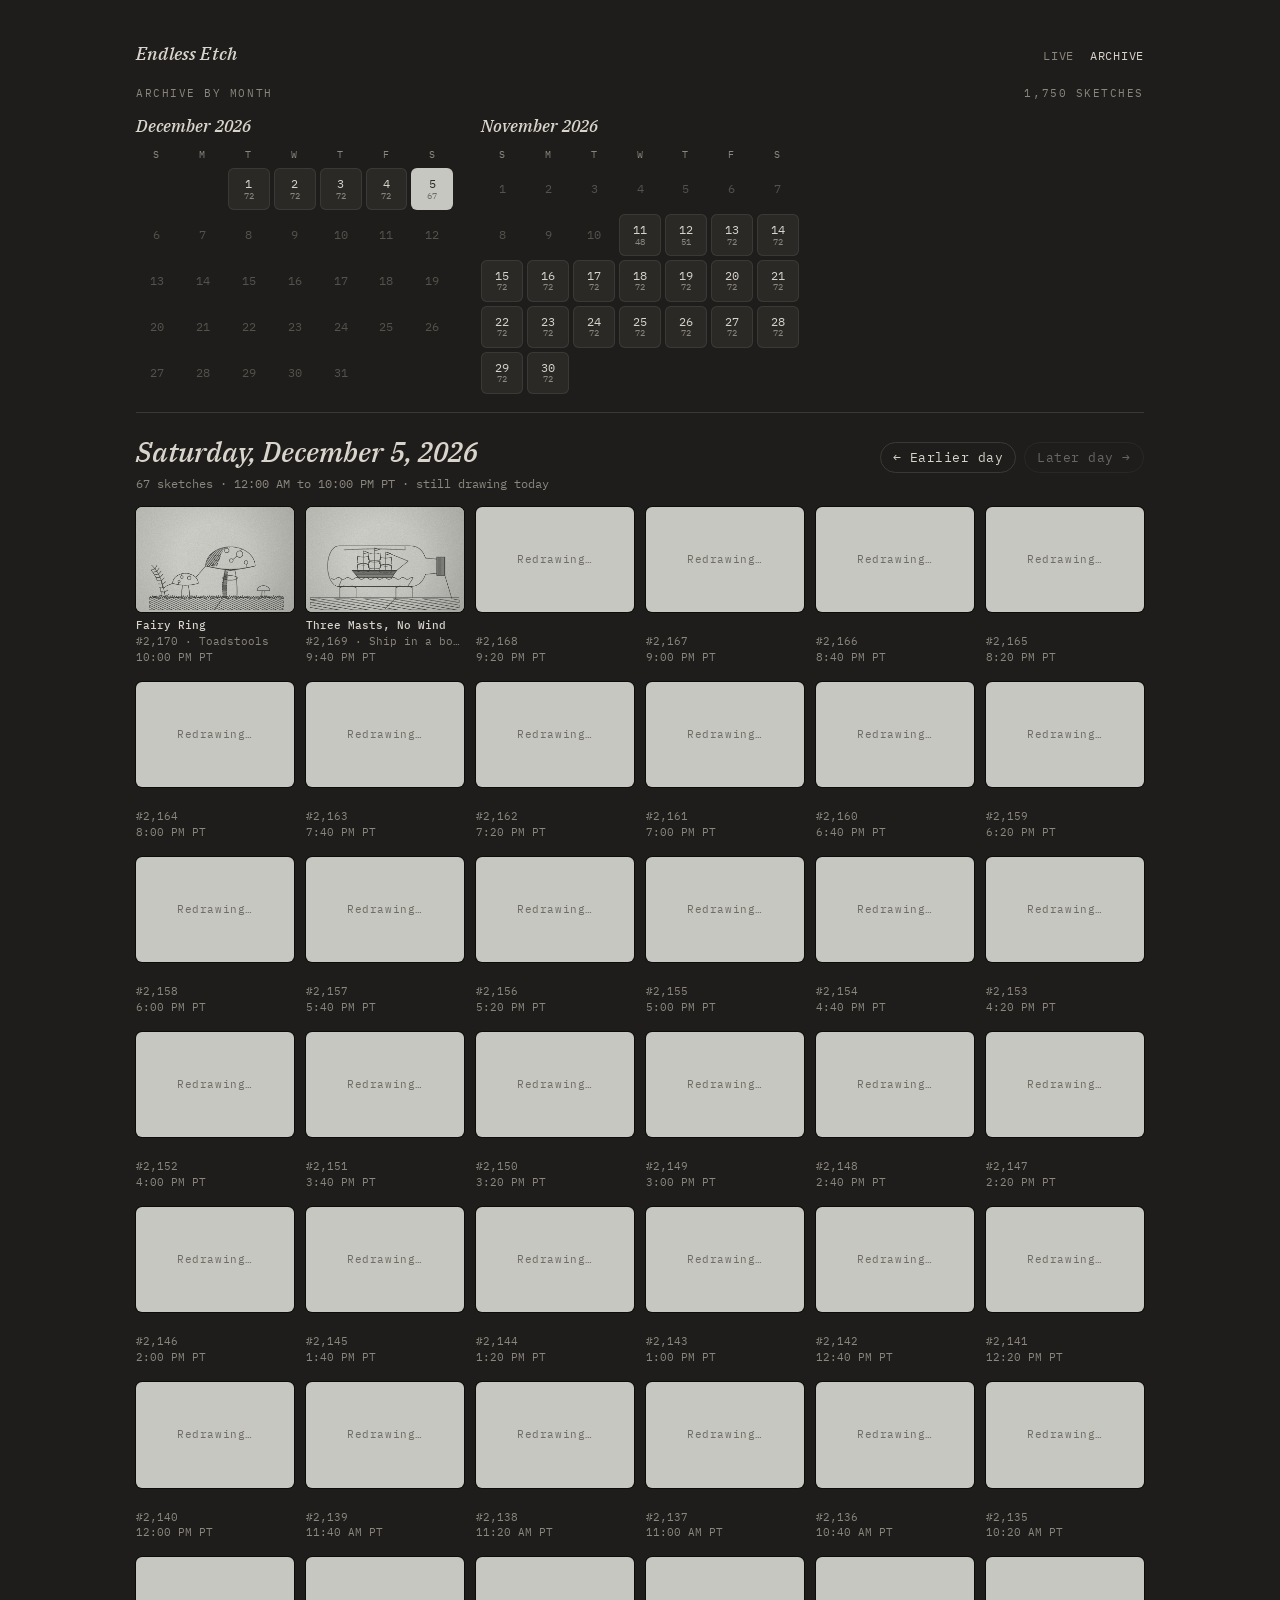
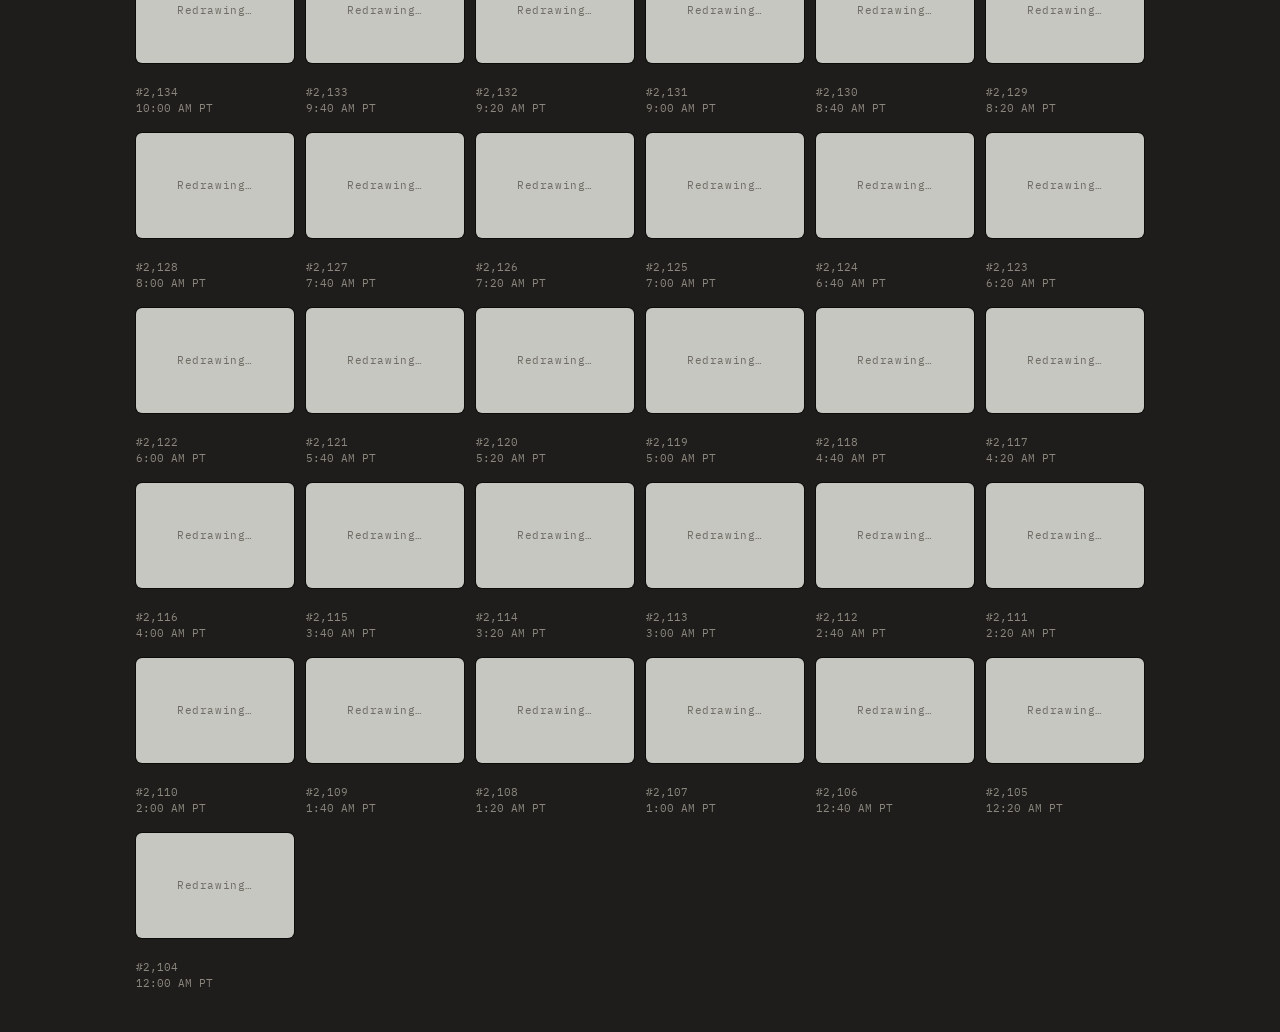
==== archive.html @ b57debf8 "Endless Etch site: live screen, archive, batch 1 Co-Authored-By: Claude Opus 5.5 <noreply@anthropic." ====
<!doctype html>
<html lang="en">
<head>
<meta charset="utf-8">
<meta name="viewport" content="width=device-width,initial-scale=1,viewport-fit=cover">
<title>Endless Etch Archive</title>
<meta name="description" content="Every finished Endless Etch sketch, by month and day.">
<link rel="icon" href="data:image/svg+xml,%3Csvg xmlns='http://www.w3.org/2000/svg' viewBox='0 0 32 32'%3E%3Crect x='2' y='5' width='28' height='22' rx='4' fill='%23c6c7c1'/%3E%3Cpath d='M8 21 L12 12 L16 18 L20 10 L24 21' fill='none' stroke='%233d3e3b' stroke-width='2' stroke-linejoin='round'/%3E%3C/svg%3E">
<link rel="preconnect" href="https://fonts.googleapis.com">
<link rel="preconnect" href="https://fonts.gstatic.com" crossorigin>
<link rel="stylesheet" href="https://fonts.googleapis.com/css2?family=IBM+Plex+Mono:wght@400;500&family=IBM+Plex+Serif:ital,wght@1,500&display=swap">
<link rel="stylesheet" href="site.css">
<style>
:root{padding-top:env(safe-area-inset-top,0px);padding-bottom:env(safe-area-inset-bottom,0px)}
*,*::before,*::after{box-sizing:border-box}
img{max-width:100%}
[hidden]{display:none!important}
</style>
</head>
<body>
<main class="wrap">
  <header class="top">
    <a class="mark" href="./">Endless Etch</a>
    <nav aria-label="Pages"><a href="./">Live</a><a href="archive.html" aria-current="page">Archive</a></nav>
  </header>

  <section aria-labelledby="calhead" style="display:grid;gap:12px">
    <div class="top"><span class="label" id="calhead">Archive by month</span><span class="label" id="total"></span></div>
    <div class="months" id="months"><div class="empty">Loading the archive…</div></div>
  </section>

  <section class="day" id="day" aria-live="polite" hidden>
    <header>
      <div style="display:grid;gap:2px;min-width:0">
        <h1 id="dayname"></h1>
        <span class="meta" id="daymeta"></span>
      </div>
      <div class="pager"><button type="button" id="prev">← Earlier day</button><button type="button" id="next">Later day →</button></div>
    </header>
    <div class="grid" id="grid"></div>
  </section>
</main>

<div class="lightbox" id="lb" hidden>
  <div class="box">
    <img id="lbimg" alt="">
    <div class="row"><span id="lbcap"></span><span>Right-click or press and hold the image to save it</span><button id="lbclose" type="button">Close</button></div>
  </div>
</div>

<script src="etch-core.js"></script>
<script src="etch-engine.js"></script>
<script src="etch-site.js"></script>
<script>
// ---- Archive: finished sketches grouped by Pacific-time day, shown as month calendars ----
var MANIFEST=null,DAYS=[],LAST=-1,current=null;
var dayFmt=new Intl.DateTimeFormat('en-CA',{timeZone:TZ,year:'numeric',month:'2-digit',day:'2-digit'});
function dayOf(k){return dayFmt.format(kDate(k));}
function longDay(key){var p=key.split('-');return new Date(Date.UTC(+p[0],+p[1]-1,+p[2])).toLocaleDateString('en-US',{timeZone:'UTC',weekday:'long',month:'long',day:'numeric',year:'numeric'});}

// Group the archive's sketch numbers [a0, last] into Pacific-time days: [{key:'YYYY-MM-DD', ks:[k...]}], oldest first.
// Ranges listed in batches.json "skip" (repeats from the 5-minute era) are left out.
function hidden(k){var sk=MANIFEST.skip||[];for(var i=0;i<sk.length;i++)if(k>=sk[i][0]&&k<=sk[i][1])return true;return false;}
function buildDays(a0,last){var out=[],cur=null;
  for(var k=a0;k<=last;k++){if(hidden(k))continue;var d=dayOf(k);if(!cur||cur.key!==d){cur={key:d,ks:[]};out.push(cur);}cur.ks.push(k);}
  return out;}

function renderMonths(){var box=$('months');box.innerHTML='';
  if(!DAYS.length){box.innerHTML='<div class="empty">The first sketch appears here five minutes after it starts on the live screen.</div>';return;}
  var byMonth={},order=[];DAYS.forEach(function(d){var m=d.key.slice(0,7);if(!byMonth[m]){byMonth[m]={};order.push(m);}byMonth[m][+d.key.slice(8)]=d;});
  order.reverse().forEach(function(m){var y=+m.slice(0,4),mo=+m.slice(5,7),first=new Date(Date.UTC(y,mo-1,1)).getUTCDay(),n=new Date(Date.UTC(y,mo,0)).getUTCDate();
    var sec=document.createElement('div');sec.className='month';
    var name=new Date(Date.UTC(y,mo-1,1)).toLocaleDateString('en-US',{timeZone:'UTC',month:'long',year:'numeric'});
    var h='<h2>'+name+'</h2><div class="cal" role="grid" aria-label="'+name+'">';['S','M','T','W','T','F','S'].forEach(function(w){h+='<span class="wd" aria-hidden="true">'+w+'</span>';});
    for(var b=0;b<first;b++)h+='<span></span>';
    for(var dd=1;dd<=n;dd++){var d=byMonth[m][dd];
      if(d){var c=d.ks.length;h+='<a class="d" href="#'+d.key+'"'+(current===d.key?' aria-current="date"':'')+' aria-label="'+longDay(d.key)+', '+c+' sketches">'+dd+'<small>'+c+'</small></a>';}
      else h+='<span class="d">'+dd+'</span>';}
    sec.innerHTML=h+'</div>';box.appendChild(sec);});
  var total=DAYS.reduce(function(n,d){return n+d.ks.length;},0);$('total').textContent=total.toLocaleString('en-US')+(total===1?' sketch':' sketches');}

var io='IntersectionObserver' in window?new IntersectionObserver(function(es){es.forEach(function(en){if(en.isIntersecting){io.unobserve(en.target);fill(en.target);}});},{rootMargin:'400px'}):null;
function fill(el){var k=+el.dataset.k;Redraw.request(k,function(r){if(!r)return;var b=el.querySelector('button');paintSketch(el.querySelector('canvas'),r,330,220,false);b.classList.remove('wait');
  b.setAttribute('aria-label','Open sketch '+tag(k)+', '+r.title);el.querySelector('b').textContent=r.title;el.querySelector('.sub').textContent=tag(k)+' · '+r.name;});}
function makeTile(k){var f=document.createElement('figure');f.className='tile';f.dataset.k=k;
  f.innerHTML='<button type="button" class="wait" aria-label="Open sketch '+tag(k)+'"><canvas width="330" height="220"></canvas></button><figcaption><b>&nbsp;</b><span class="sub">'+tag(k)+'</span><span>'+fmtTime(k)+' PT</span></figcaption>';
  f.querySelector('button').onclick=function(){openLightbox(k);};
  if(Redraw.get(k)||!io)fill(f);else io.observe(f);return f;}

function dayIndex(key){for(var i=0;i<DAYS.length;i++)if(DAYS[i].key===key)return i;return -1;}
function showDay(key){var i=dayIndex(key);if(i<0)i=DAYS.length-1;if(i<0){$('day').hidden=true;return;}
  var d=DAYS[i],same=current===d.key,grid=$('grid');current=d.key;$('day').hidden=false;
  $('dayname').textContent=longDay(d.key);var c=d.ks.length,first=d.ks[0],lastk=d.ks[c-1];
  $('daymeta').textContent=c+(c===1?' sketch':' sketches')+' · '+fmtTime(first)+' to '+fmtTime(lastk)+' PT'+(i===DAYS.length-1&&dayOf(nowK())===d.key?' · still drawing today':'');
  $('prev').disabled=i===0;$('next').disabled=i===DAYS.length-1;
  if(same&&grid.firstChild){var top=+grid.firstChild.dataset.k;d.ks.forEach(function(k){if(k>top)grid.insertBefore(makeTile(k),grid.firstChild);});}
  else{grid.innerHTML='';for(var i2=c-1;i2>=0;i2--)grid.appendChild(makeTile(d.ks[i2]));}
  document.querySelectorAll('.cal a.d').forEach(function(a){if(a.getAttribute('href')==='#'+d.key)a.setAttribute('aria-current','date');else a.removeAttribute('aria-current');});}

function refresh(){var last=nowK()-1;if(last===LAST)return;LAST=last;DAYS=buildDays(MANIFEST.archiveStart,LAST);
  var want=(location.hash||'').slice(1);if(!want||dayIndex(want)<0)want=DAYS.length?DAYS[DAYS.length-1].key:null;
  showDay(current&&dayIndex(current)>=0?current:want);renderMonths();}
$('prev').onclick=function(){var i=dayIndex(current);if(i>0)location.hash=DAYS[i-1].key;};
$('next').onclick=function(){var i=dayIndex(current);if(i<DAYS.length-1)location.hash=DAYS[i+1].key;};
window.addEventListener('hashchange',function(){var k=location.hash.slice(1);if(dayIndex(k)>=0){showDay(k);window.scrollTo({top:$('day').offsetTop-12,behavior:'smooth'});}});
wireLightbox();
loadManifest().then(function(m){MANIFEST=m;Redraw.setManifest(m);var h=location.hash.slice(1);if(/^\d{4}-\d{2}-\d{2}$/.test(h))current=h;refresh();setInterval(refresh,20000);},
  function(){$('months').innerHTML='<div class="empty">Could not load the archive. Reload the page to try again.</div>';});
</script>
</body>
</html>
---- site.css ----
/* Endless Etch — shared styles for the live page and the archive.
   Layout: a dark ground; the live page is one recessed powder-grey screen; the archive is month calendars over a day's grid. */
:root{
  --ground:#1e1d1b;
  --ground-2:#2a2926;
  --text:#d8d4cb;
  --muted:#8b877e;
  --hair:#3b3935;
  --powder:#c6c7c1;
  --card:#f3f1ea;
  --mono:'IBM Plex Mono', ui-monospace, SFMono-Regular, Menlo, Consolas, monospace;
  --serif:'IBM Plex Serif', Georgia, 'Times New Roman', serif;
  color-scheme:dark;
}
html,body{min-height:100%}
body{background:var(--ground);color:var(--text);font-family:var(--mono);font-size:13px;line-height:1.5;margin:0}
a{color:var(--text);text-underline-offset:3px;text-decoration-color:var(--muted)}
a:hover{text-decoration-color:var(--text)}
a:focus-visible,button:focus-visible{outline:2px solid var(--text);outline-offset:2px}
.wrap{max-width:1040px;margin:0 auto;display:grid;gap:18px;
  padding-block:clamp(16px,4vw,40px);
  padding-left:max(16px,env(safe-area-inset-left,0px));
  padding-right:max(16px,env(safe-area-inset-right,0px))}

.top{display:flex;justify-content:space-between;align-items:baseline;gap:12px;flex-wrap:wrap}
.mark{font-family:var(--serif);font-style:italic;font-weight:500;font-size:18px;letter-spacing:.01em;text-decoration:none}
.top nav{display:flex;gap:16px;font-size:12px;letter-spacing:.06em;text-transform:uppercase}
.top nav a{text-decoration:none;color:var(--muted)}
.top nav a:hover,.top nav a[aria-current="page"]{color:var(--text)}

/* live screen */
.screen{position:relative;width:100%;max-width:100%;aspect-ratio:3/2;border-radius:14px;overflow:hidden;background:var(--powder);
  box-shadow:0 0 0 1px rgba(0,0,0,.65),0 22px 50px -18px rgba(0,0,0,.8)}
.screen canvas{position:absolute;inset:0;width:100%;height:100%;display:block}
.screen::after{content:"";position:absolute;inset:0;pointer-events:none;border-radius:inherit;
  background:linear-gradient(116deg,rgba(255,255,255,.20) 0%,rgba(255,255,255,.06) 26%,rgba(255,255,255,0) 44%);
  box-shadow:inset 0 3px 10px rgba(0,0,0,.35),inset 0 0 0 1px rgba(0,0,0,.28)}
.placard{position:absolute;right:3%;bottom:4%;max-width:min(62%,320px);background:var(--card);color:#2b2a27;border-radius:3px;padding:7px 11px 8px;
  box-shadow:0 1px 0 rgba(0,0,0,.25),0 6px 16px -6px rgba(0,0,0,.45);display:grid;gap:2px;opacity:0;transform:translateY(6px);transition:opacity .6s ease,transform .6s ease;pointer-events:none}
.placard.on{opacity:1;transform:none}
.placard .t{font-family:var(--serif);font-style:italic;font-weight:500;font-size:clamp(12px,2.2vw,17px);line-height:1.25}
.placard .m{font-size:clamp(9px,1.4vw,11px);letter-spacing:.06em;color:#6f6c64}
.flash{position:absolute;inset:0;background:#fff;opacity:0;pointer-events:none}
.flash.on{animation:flash .55s ease-out}
@keyframes flash{0%{opacity:.75}100%{opacity:0}}
.screen.shake{animation:shake .13s linear 11}
@keyframes shake{0%{transform:translate(0,0) rotate(0)}25%{transform:translate(-7px,3px) rotate(-.7deg)}50%{transform:translate(6px,-4px) rotate(.6deg)}75%{transform:translate(-4px,-2px) rotate(-.3deg)}100%{transform:translate(0,0) rotate(0)}}
@media (prefers-reduced-motion:reduce){.screen.shake,.flash.on{animation:none}.placard{transition:none}}
.status{display:flex;flex-wrap:wrap;align-items:center;justify-content:space-between;gap:10px 16px;font-variant-numeric:tabular-nums;color:var(--muted)}
.status strong{color:var(--text);font-weight:500}
.status .left{display:flex;gap:14px;flex-wrap:wrap;min-width:0}

button{font:inherit;color:var(--text);background:transparent;border:1px solid var(--hair);border-radius:999px;padding:5px 12px;cursor:pointer;letter-spacing:.04em}
button:hover{border-color:var(--muted)}
button:disabled{opacity:.4;cursor:default}
.label{font-size:11px;letter-spacing:.14em;text-transform:uppercase;color:var(--muted)}

/* archive: months */
.months{display:grid;grid-template-columns:repeat(auto-fill,minmax(260px,1fr));gap:20px 28px}
.month h2{font-family:var(--serif);font-style:italic;font-weight:500;font-size:17px;margin:0 0 8px}
.cal{display:grid;grid-template-columns:repeat(7,1fr);gap:4px;font-variant-numeric:tabular-nums}
.cal .wd{font-size:10px;letter-spacing:.1em;color:var(--muted);text-align:center;padding-bottom:2px}
.cal .d{aspect-ratio:1;border-radius:6px;display:grid;place-content:center;text-align:center;font-size:12px;color:#55524c;line-height:1.15}
.cal a.d{background:var(--ground-2);color:var(--text);text-decoration:none;box-shadow:inset 0 0 0 1px var(--hair)}
.cal a.d small{display:block;font-size:9px;color:var(--muted)}
.cal a.d:hover{box-shadow:inset 0 0 0 1px var(--muted)}
.cal a.d[aria-current="date"]{background:var(--powder);color:#2b2a27;box-shadow:none}
.cal a.d[aria-current="date"] small{color:#6f6c64}

/* archive: one day */
.day{display:grid;gap:14px;border-top:1px solid var(--hair);padding-top:18px}
.day header{display:flex;justify-content:space-between;align-items:baseline;gap:10px 16px;flex-wrap:wrap}
.day h1{font-family:var(--serif);font-style:italic;font-weight:500;font-size:clamp(20px,3.4vw,28px);margin:0;text-wrap:balance}
.day .meta{color:var(--muted);font-size:12px;font-variant-numeric:tabular-nums}
.day .pager{display:flex;gap:8px}
.grid{display:grid;grid-template-columns:repeat(auto-fill,minmax(150px,1fr));gap:16px 12px}
.tile{display:grid;gap:6px;min-width:0;margin:0}
.tile button{padding:0;border:0;border-radius:6px;overflow:hidden;display:block;line-height:0;background:var(--powder);box-shadow:0 0 0 1px rgba(0,0,0,.6);width:100%;aspect-ratio:3/2;position:relative}
.tile canvas{width:100%;height:100%;display:block}
.tile button.wait::after{content:"Redrawing…";position:absolute;inset:0;display:grid;place-items:center;font-size:11px;line-height:1;color:#6f6c64}
.tile figcaption{font-size:11px;color:var(--muted);line-height:1.45;min-width:0}
.tile figcaption b{display:block;color:var(--text);font-weight:500;white-space:nowrap;overflow:hidden;text-overflow:ellipsis}
.tile figcaption span{display:block;white-space:nowrap;overflow:hidden;text-overflow:ellipsis}
.empty{color:var(--muted);font-size:12px;padding:8px 0}

.lightbox{position:fixed;inset:0;z-index:20;background:rgba(10,10,9,.88);display:grid;place-items:center;
  padding:calc(20px + env(safe-area-inset-top,0px)) max(16px,env(safe-area-inset-right,0px)) calc(20px + env(safe-area-inset-bottom,0px)) max(16px,env(safe-area-inset-left,0px))}
.lightbox .box{display:grid;gap:12px;width:min(920px,100%)}
.lightbox img{width:100%;border-radius:10px;box-shadow:0 0 0 1px rgba(0,0,0,.7);background:var(--powder);aspect-ratio:3/2}
.lightbox .row{display:flex;justify-content:space-between;align-items:center;gap:12px;flex-wrap:wrap;color:var(--muted)}
.lightbox .row b{color:var(--text);font-weight:500}
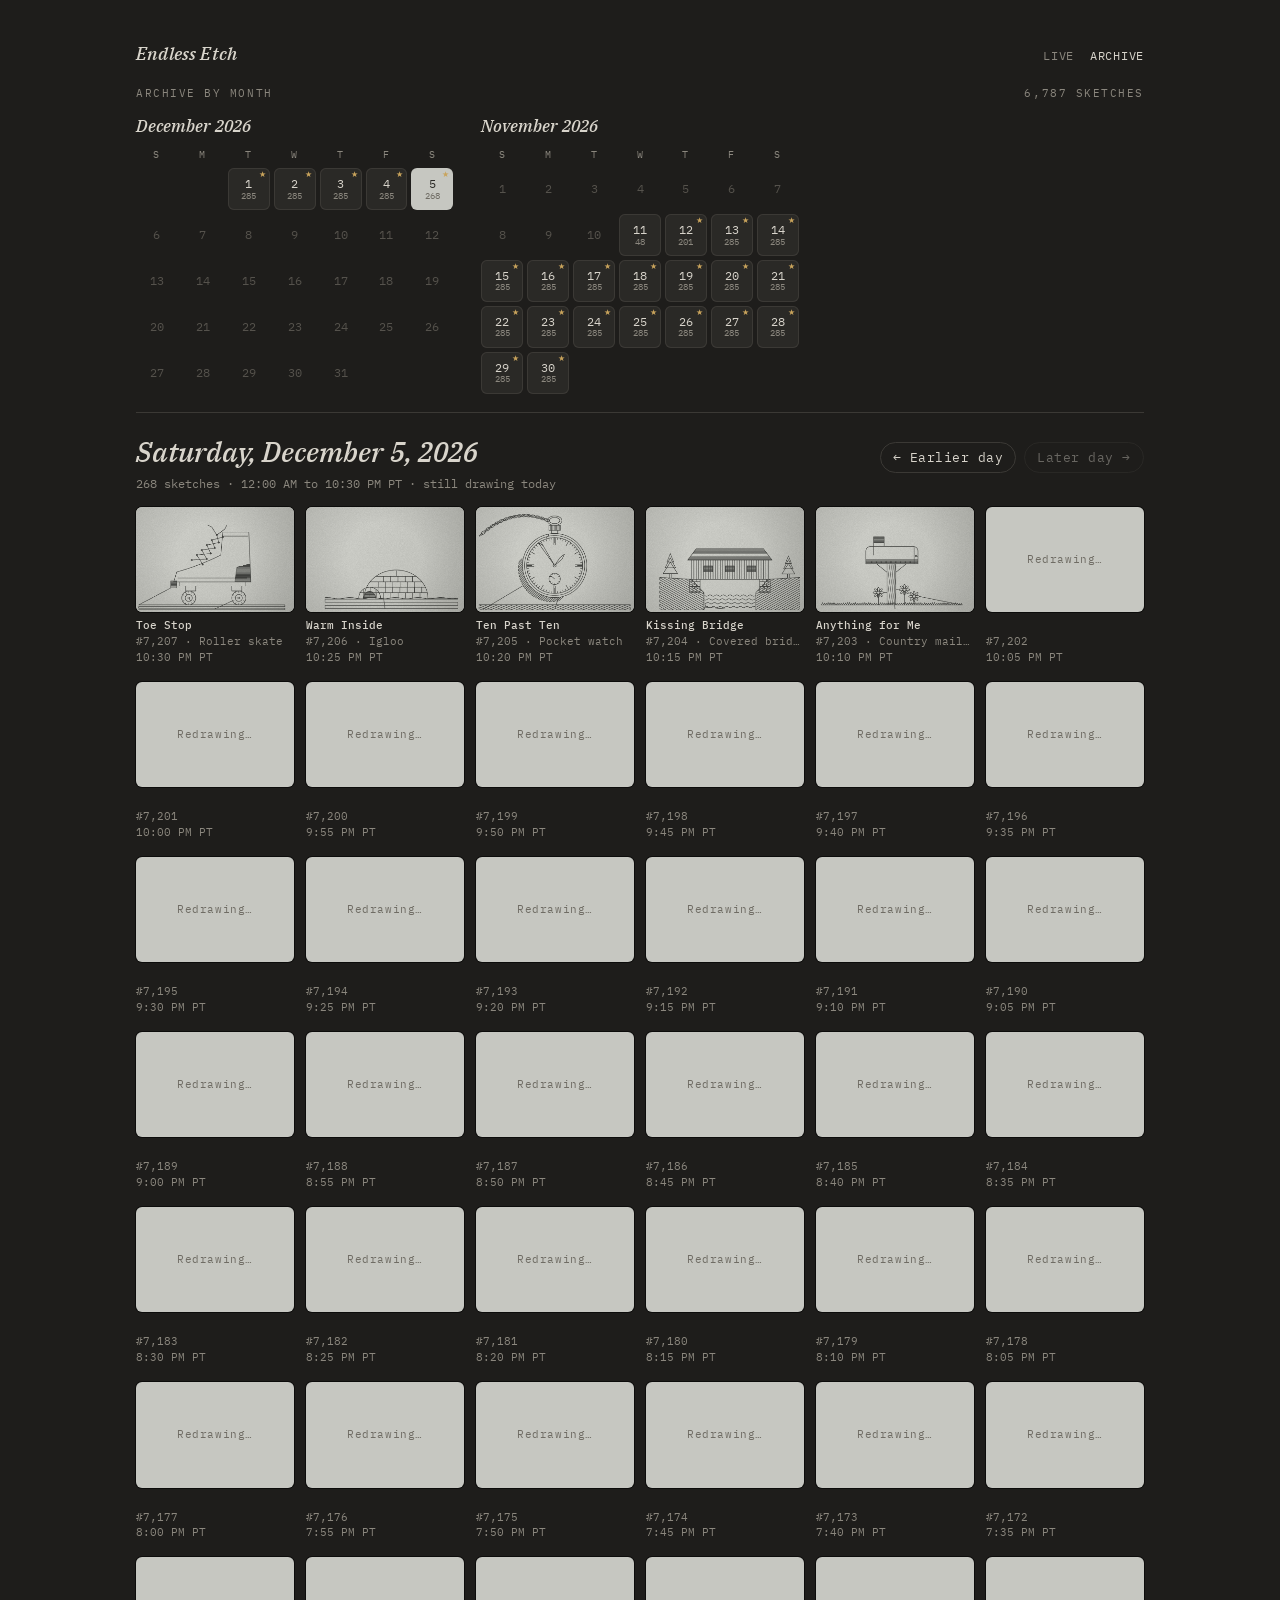
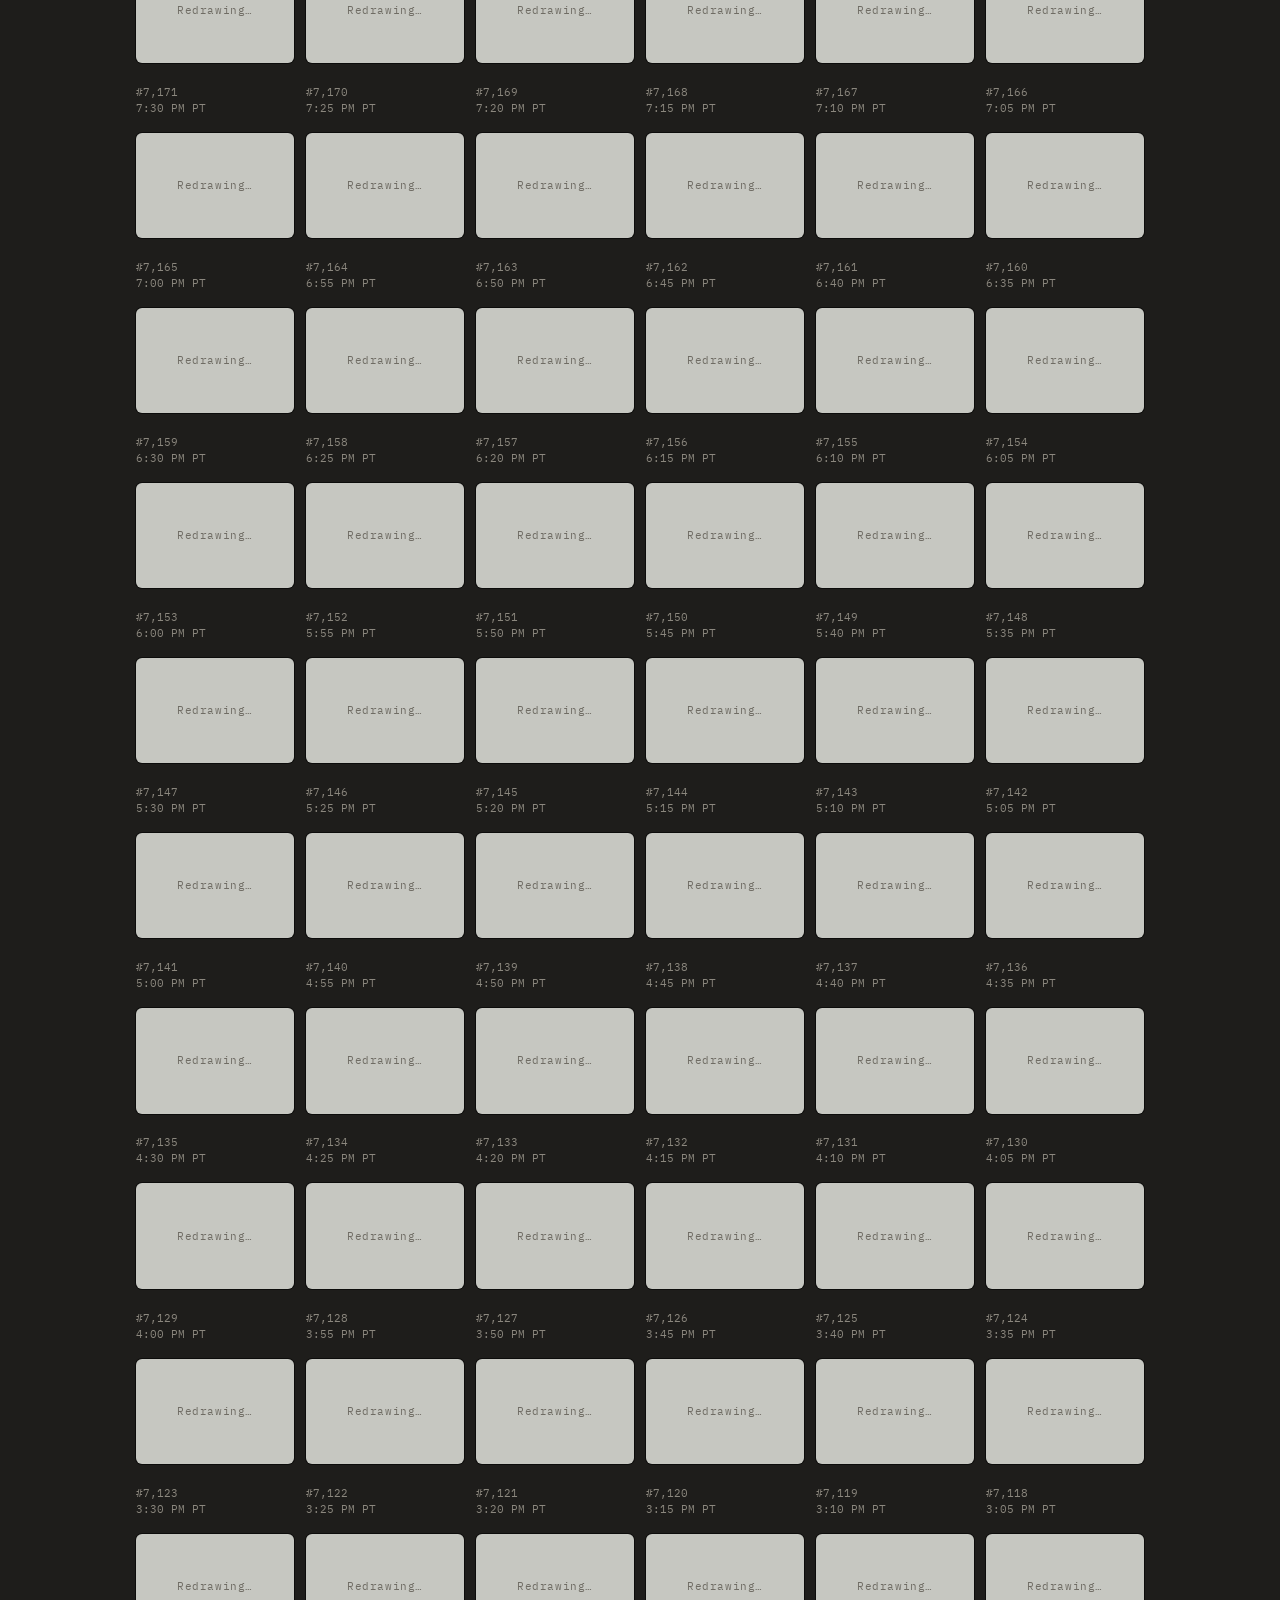
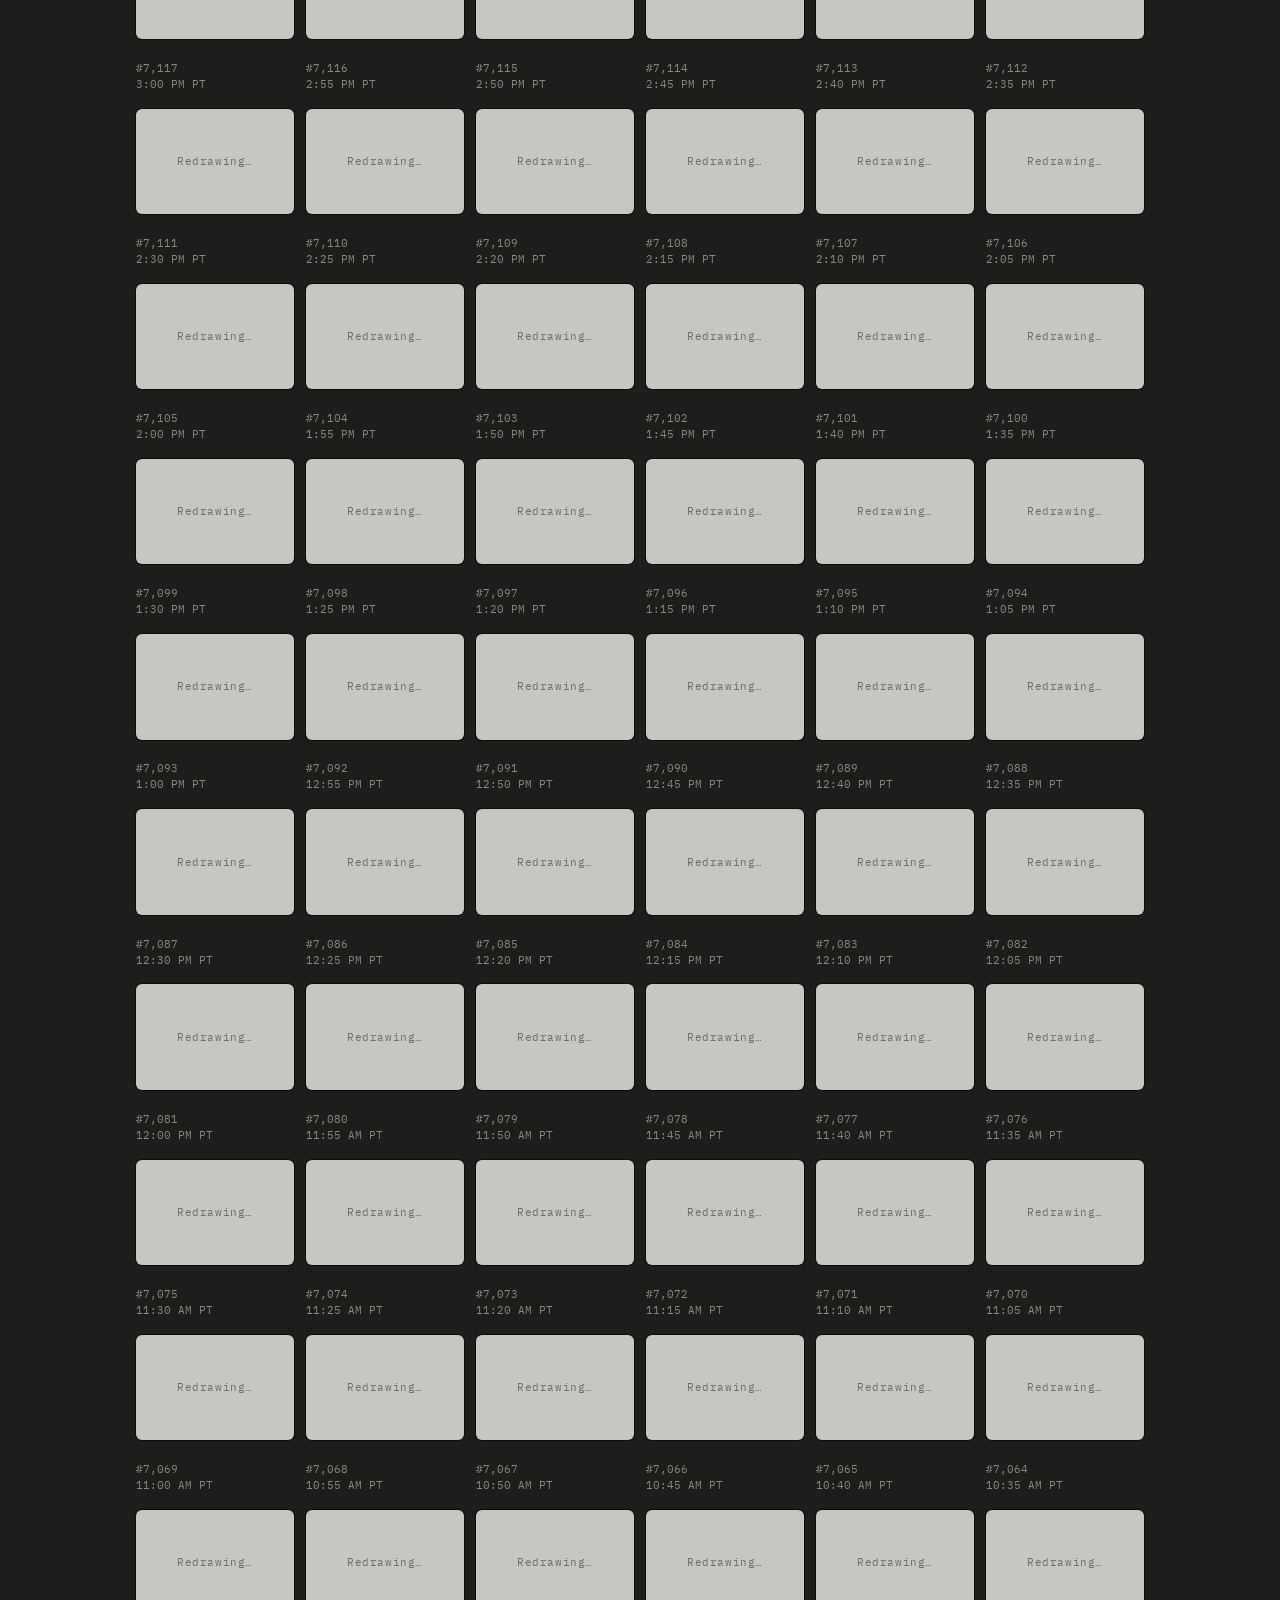
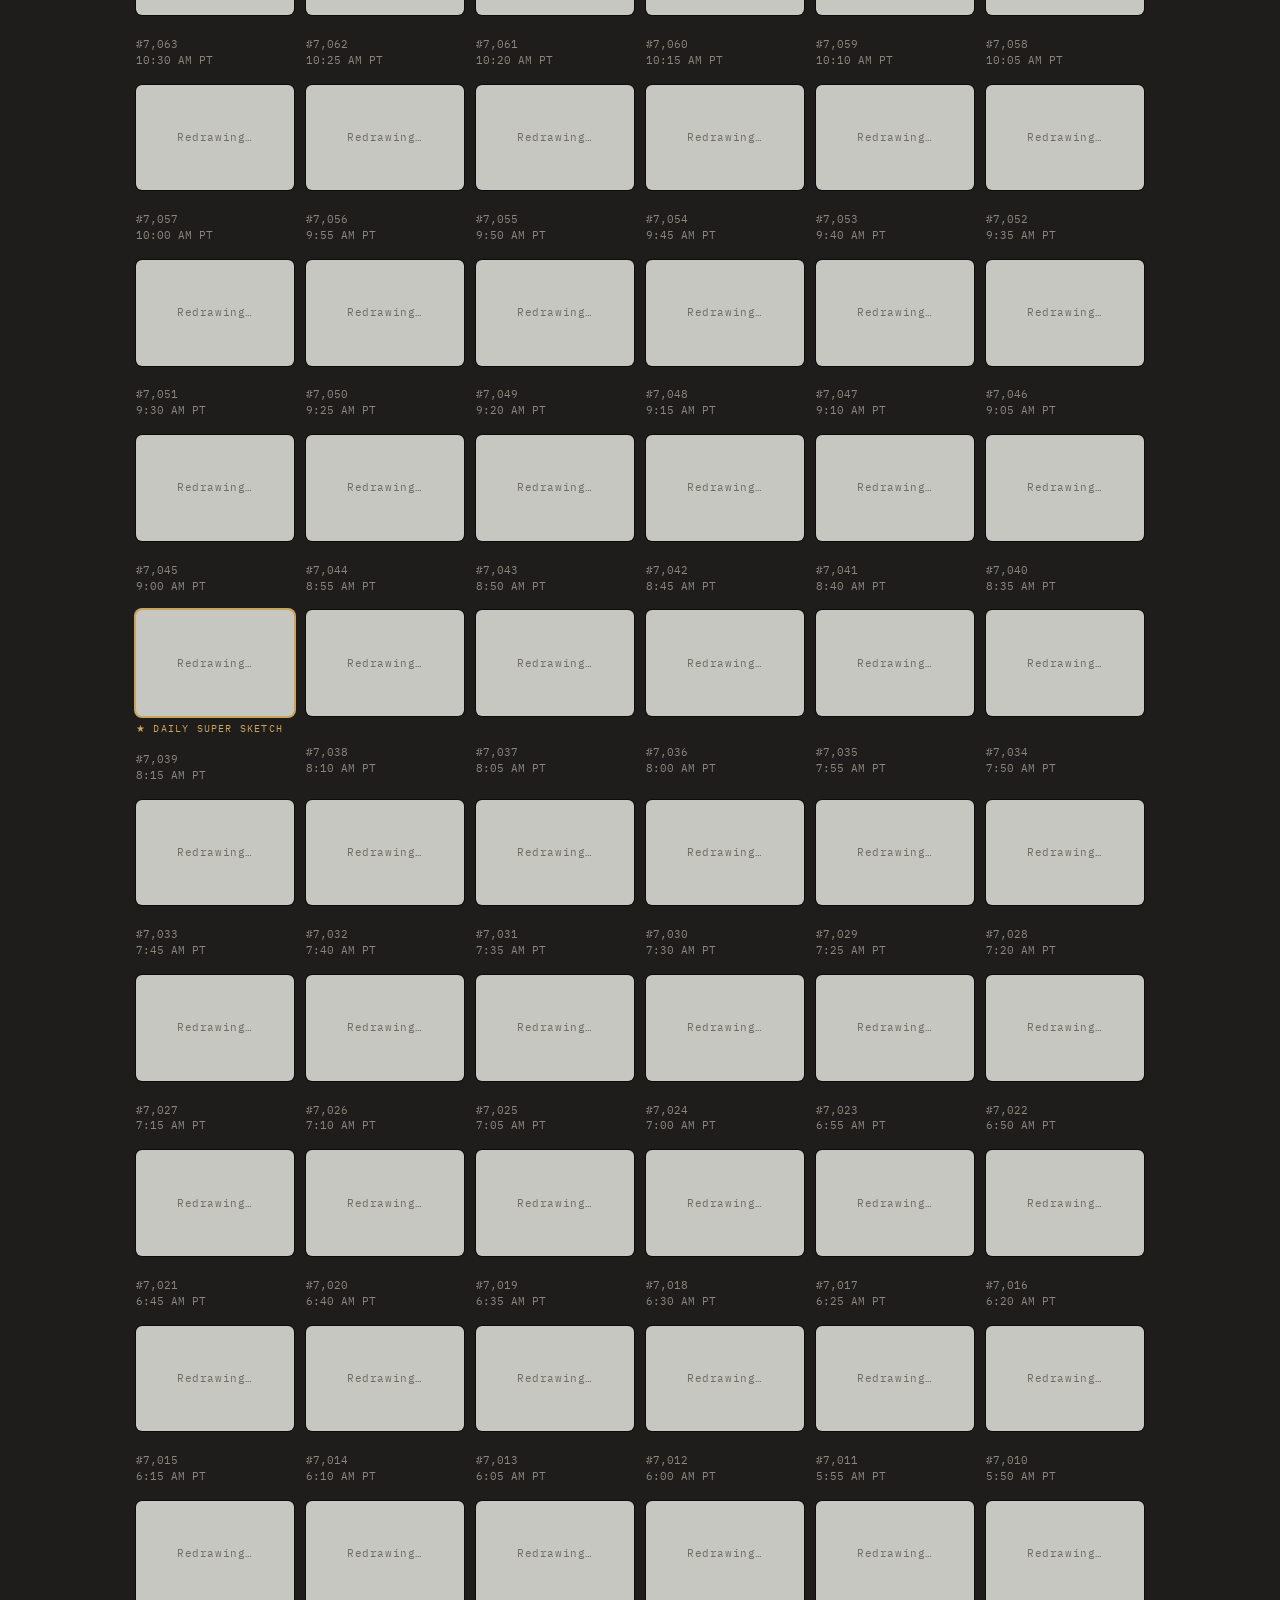
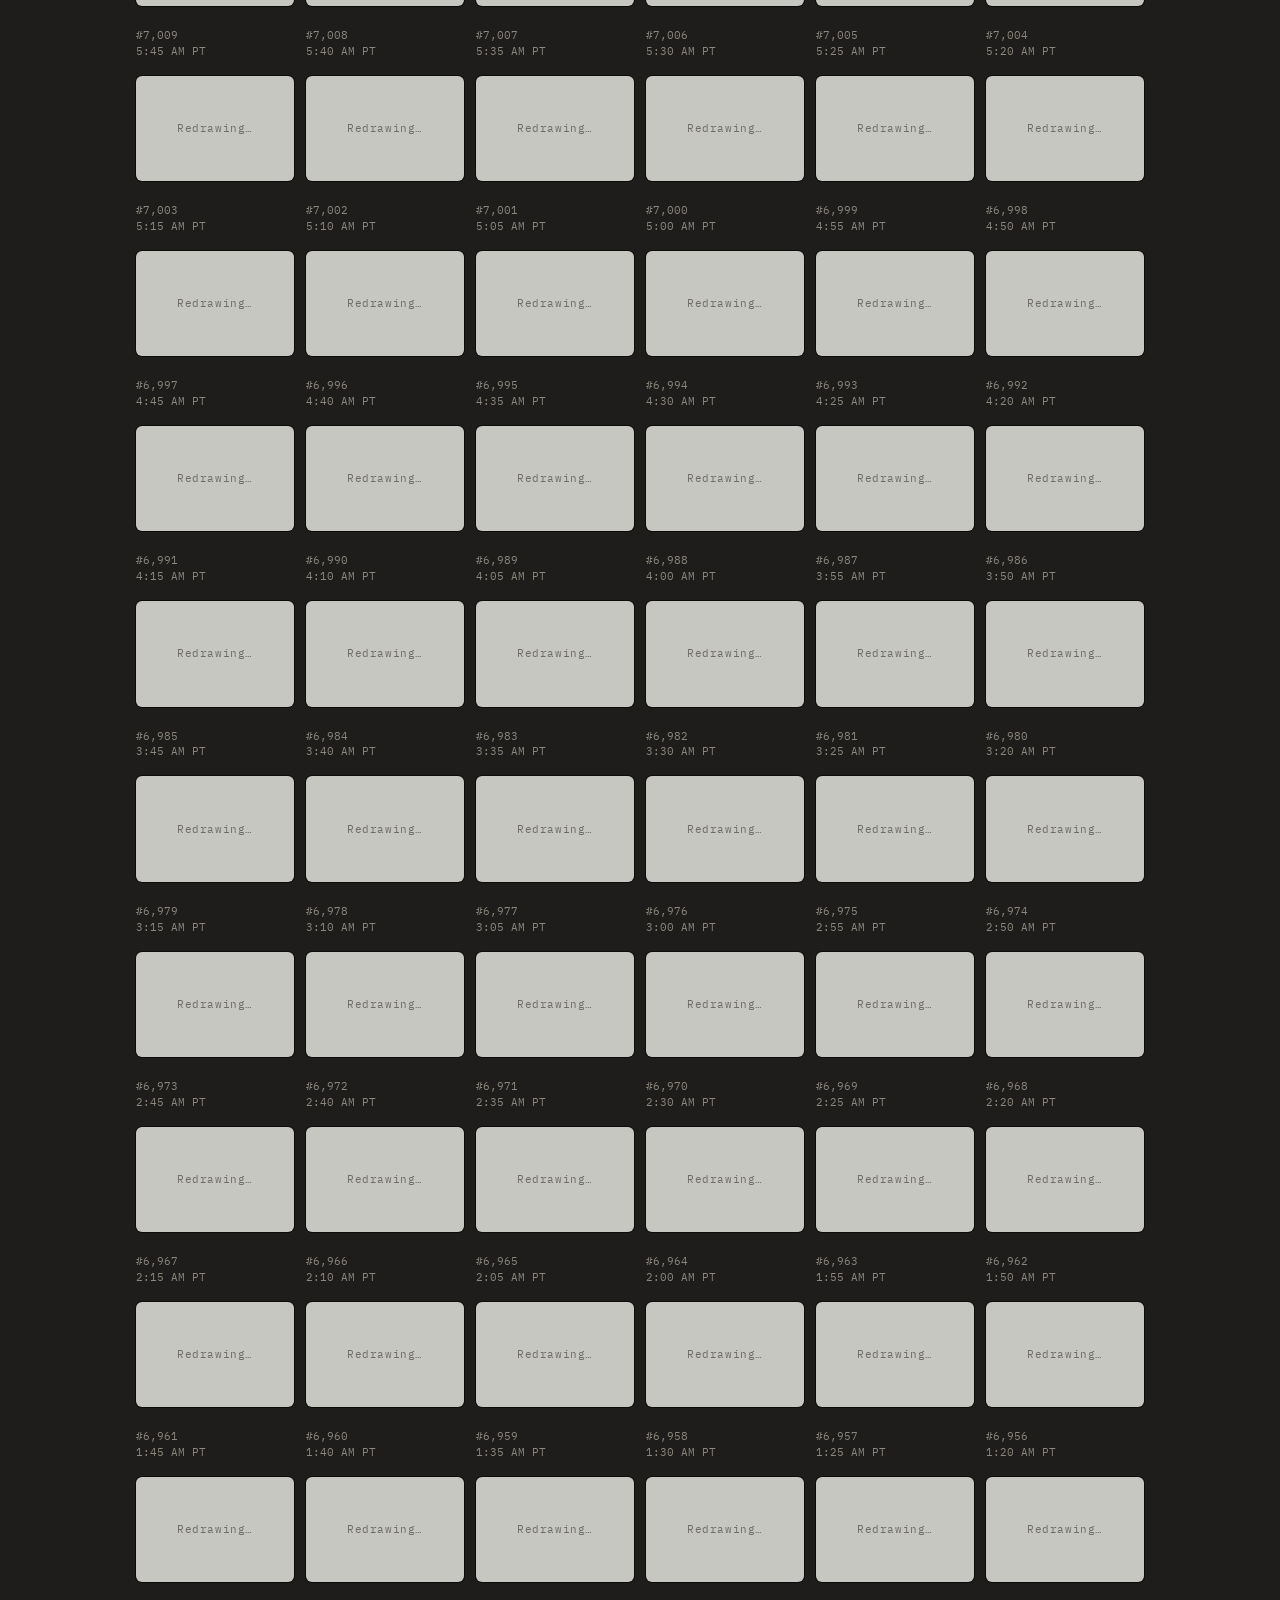
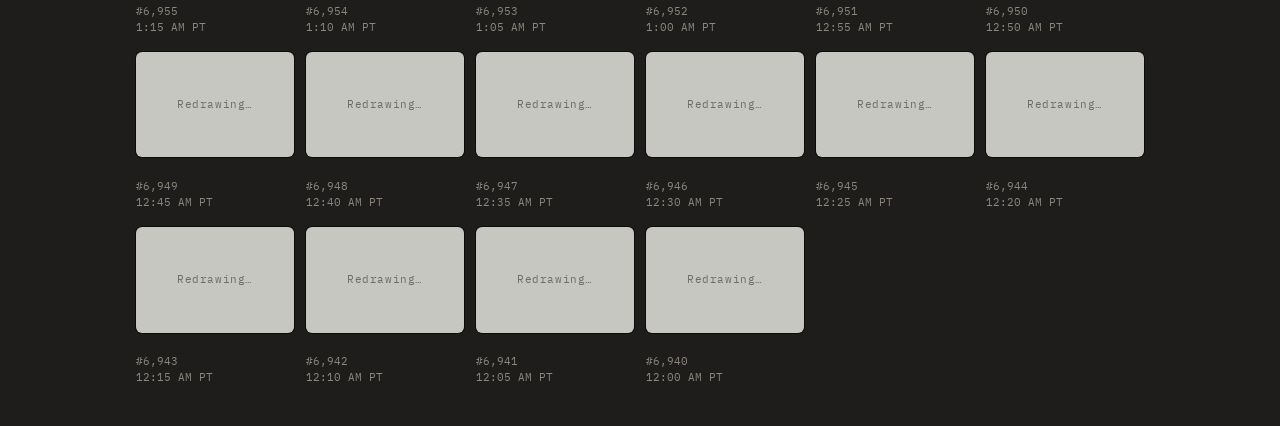
==== commit e93bf8c4: "Keep the 5-minute pace; add one 20-minute Daily Super Sketch a day From Nov 12 7:00 AM PST (sketch 4" ====
--- a/archive.html
+++ b/archive.html
@@ -74,7 +74,7 @@
     var h='<h2>'+name+'</h2><div class="cal" role="grid" aria-label="'+name+'">';['S','M','T','W','T','F','S'].forEach(function(w){h+='<span class="wd" aria-hidden="true">'+w+'</span>';});
     for(var b=0;b<first;b++)h+='<span></span>';
     for(var dd=1;dd<=n;dd++){var d=byMonth[m][dd];
-      if(d){var c=d.ks.length;h+='<a class="d" href="#'+d.key+'"'+(current===d.key?' aria-current="date"':'')+' aria-label="'+longDay(d.key)+', '+c+' sketches">'+dd+'<small>'+c+'</small></a>';}
+      if(d){var c=d.ks.length,hs=d.ks.some(etchIsMaster);h+='<a class="d'+(hs?' has-super':'')+'" href="#'+d.key+'"'+(current===d.key?' aria-current="date"':'')+' aria-label="'+longDay(d.key)+', '+c+' sketches'+(hs?', with a Daily Super Sketch':'')+'">'+dd+'<small>'+c+'</small></a>';}
       else h+='<span class="d">'+dd+'</span>';}
     sec.innerHTML=h+'</div>';box.appendChild(sec);});
   var total=DAYS.reduce(function(n,d){return n+d.ks.length;},0);$('total').textContent=total.toLocaleString('en-US')+(total===1?' sketch':' sketches');}
@@ -82,8 +82,8 @@
 var io='IntersectionObserver' in window?new IntersectionObserver(function(es){es.forEach(function(en){if(en.isIntersecting){io.unobserve(en.target);fill(en.target);}});},{rootMargin:'400px'}):null;
 function fill(el){var k=+el.dataset.k;Redraw.request(k,function(r){if(!r)return;var b=el.querySelector('button');paintSketch(el.querySelector('canvas'),r,330,220,false);b.classList.remove('wait');
   b.setAttribute('aria-label','Open sketch '+tag(k)+', '+r.title);el.querySelector('b').textContent=r.title;el.querySelector('.sub').textContent=tag(k)+' · '+r.name;});}
-function makeTile(k){var f=document.createElement('figure');f.className='tile';f.dataset.k=k;
-  f.innerHTML='<button type="button" class="wait" aria-label="Open sketch '+tag(k)+'"><canvas width="330" height="220"></canvas></button><figcaption><b>&nbsp;</b><span class="sub">'+tag(k)+'</span><span>'+fmtTime(k)+' PT</span></figcaption>';
+function makeTile(k){var f=document.createElement('figure'),sup=etchIsMaster(k);f.className='tile'+(sup?' super':'');f.dataset.k=k;
+  f.innerHTML='<button type="button" class="wait" aria-label="Open sketch '+tag(k)+'"><canvas width="330" height="220"></canvas></button><figcaption>'+(sup?'<span class="flag">★ Daily Super Sketch</span>':'')+'<b>&nbsp;</b><span class="sub">'+tag(k)+'</span><span>'+fmtTime(k)+' PT</span></figcaption>';
   f.querySelector('button').onclick=function(){openLightbox(k);};
   if(Redraw.get(k)||!io)fill(f);else io.observe(f);return f;}
 
--- a/site.css
+++ b/site.css
@@ -89,3 +89,20 @@
 .lightbox img{width:100%;border-radius:10px;box-shadow:0 0 0 1px rgba(0,0,0,.7);background:var(--powder);aspect-ratio:3/2}
 .lightbox .row{display:flex;justify-content:space-between;align-items:center;gap:12px;flex-wrap:wrap;color:var(--muted)}
 .lightbox .row b{color:var(--text);font-weight:500}
+
+/* Daily Super Sketch: one 20-minute master work a day, flagged on the live screen and in the archive */
+:root{--brass:#c9a45c;--brass-ink:#5a4520}
+.banner{display:flex;align-items:baseline;flex-wrap:wrap;gap:4px 12px;margin-bottom:-8px;color:var(--brass);
+  font-size:12px;font-weight:500;letter-spacing:.16em;text-transform:uppercase;animation:bannerIn .8s ease}
+.banner .star{font-size:15px;letter-spacing:0}
+.banner small{font-size:11px;letter-spacing:.04em;text-transform:none;color:var(--muted);font-weight:400}
+@keyframes bannerIn{from{opacity:0;transform:translateY(-4px)}to{opacity:1;transform:none}}
+.screen.super{box-shadow:0 0 0 2px var(--brass),0 0 28px -4px rgba(201,164,92,.45),0 22px 50px -18px rgba(0,0,0,.8)}
+.status .super{color:var(--brass)}
+.supernote{margin:-8px 0 0;font-size:12px;color:var(--muted);font-variant-numeric:tabular-nums}
+.supernote b{color:var(--brass);font-weight:500}
+.tile.super button{box-shadow:0 0 0 2px var(--brass),0 0 0 1px rgba(0,0,0,.6)}
+.tile figcaption .flag{color:var(--brass);font-size:10px;letter-spacing:.12em;text-transform:uppercase}
+.cal a.d.has-super::after{content:"★";position:absolute;top:2px;right:4px;font-size:8px;color:var(--brass)}
+.cal a.d{position:relative}
+@media (prefers-reduced-motion:reduce){.banner{animation:none}}
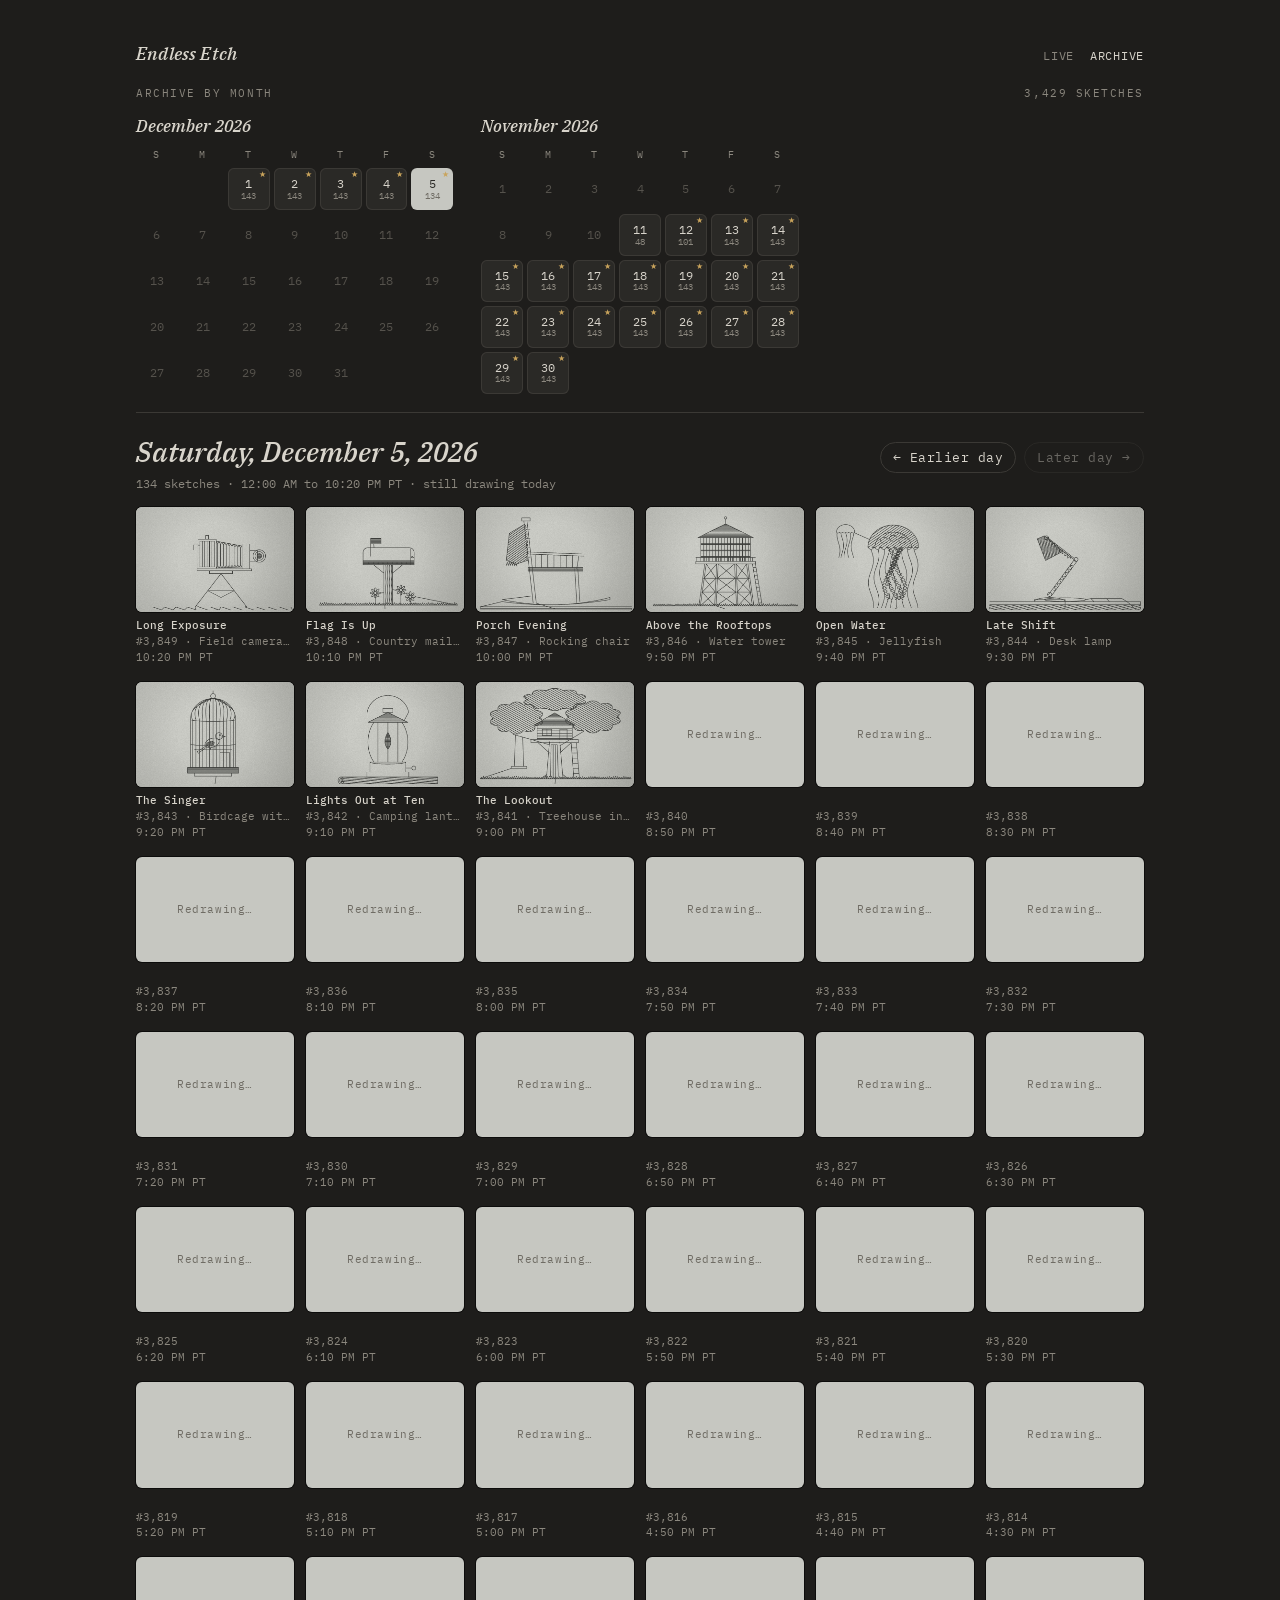
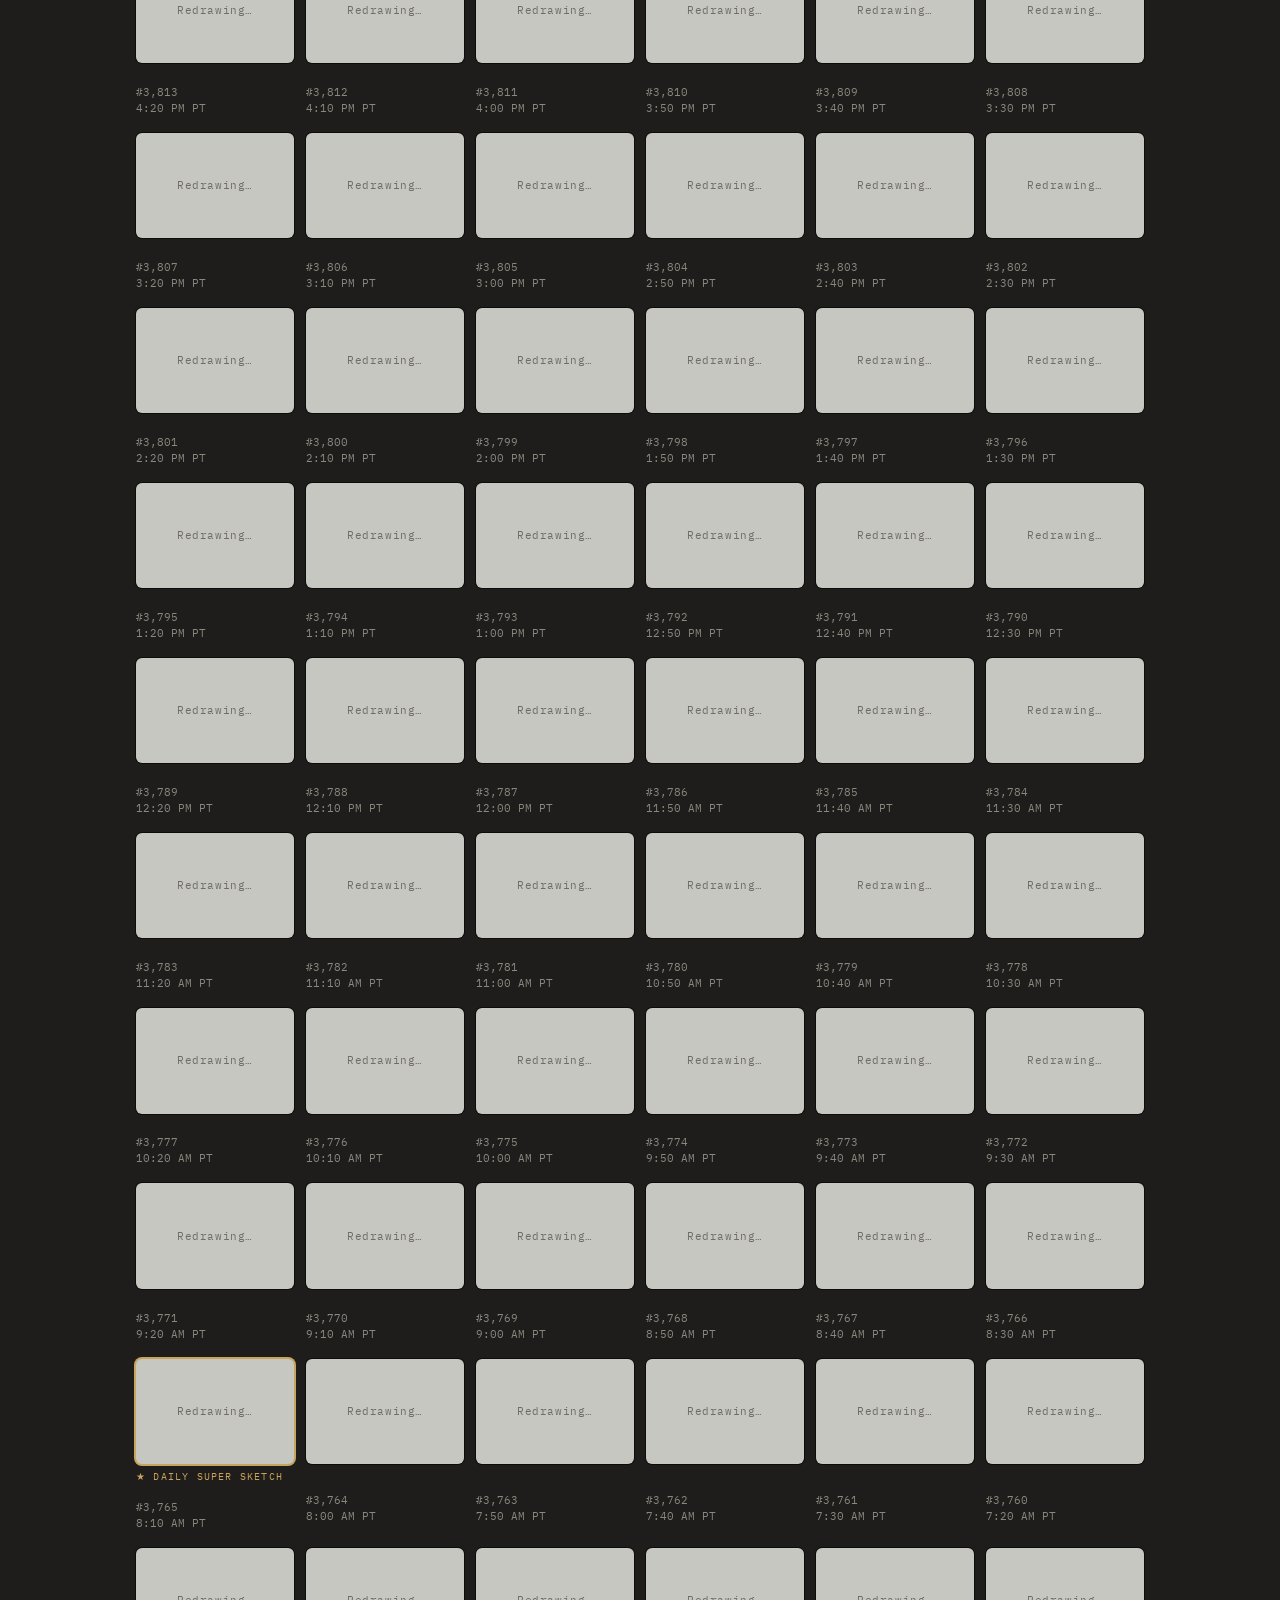
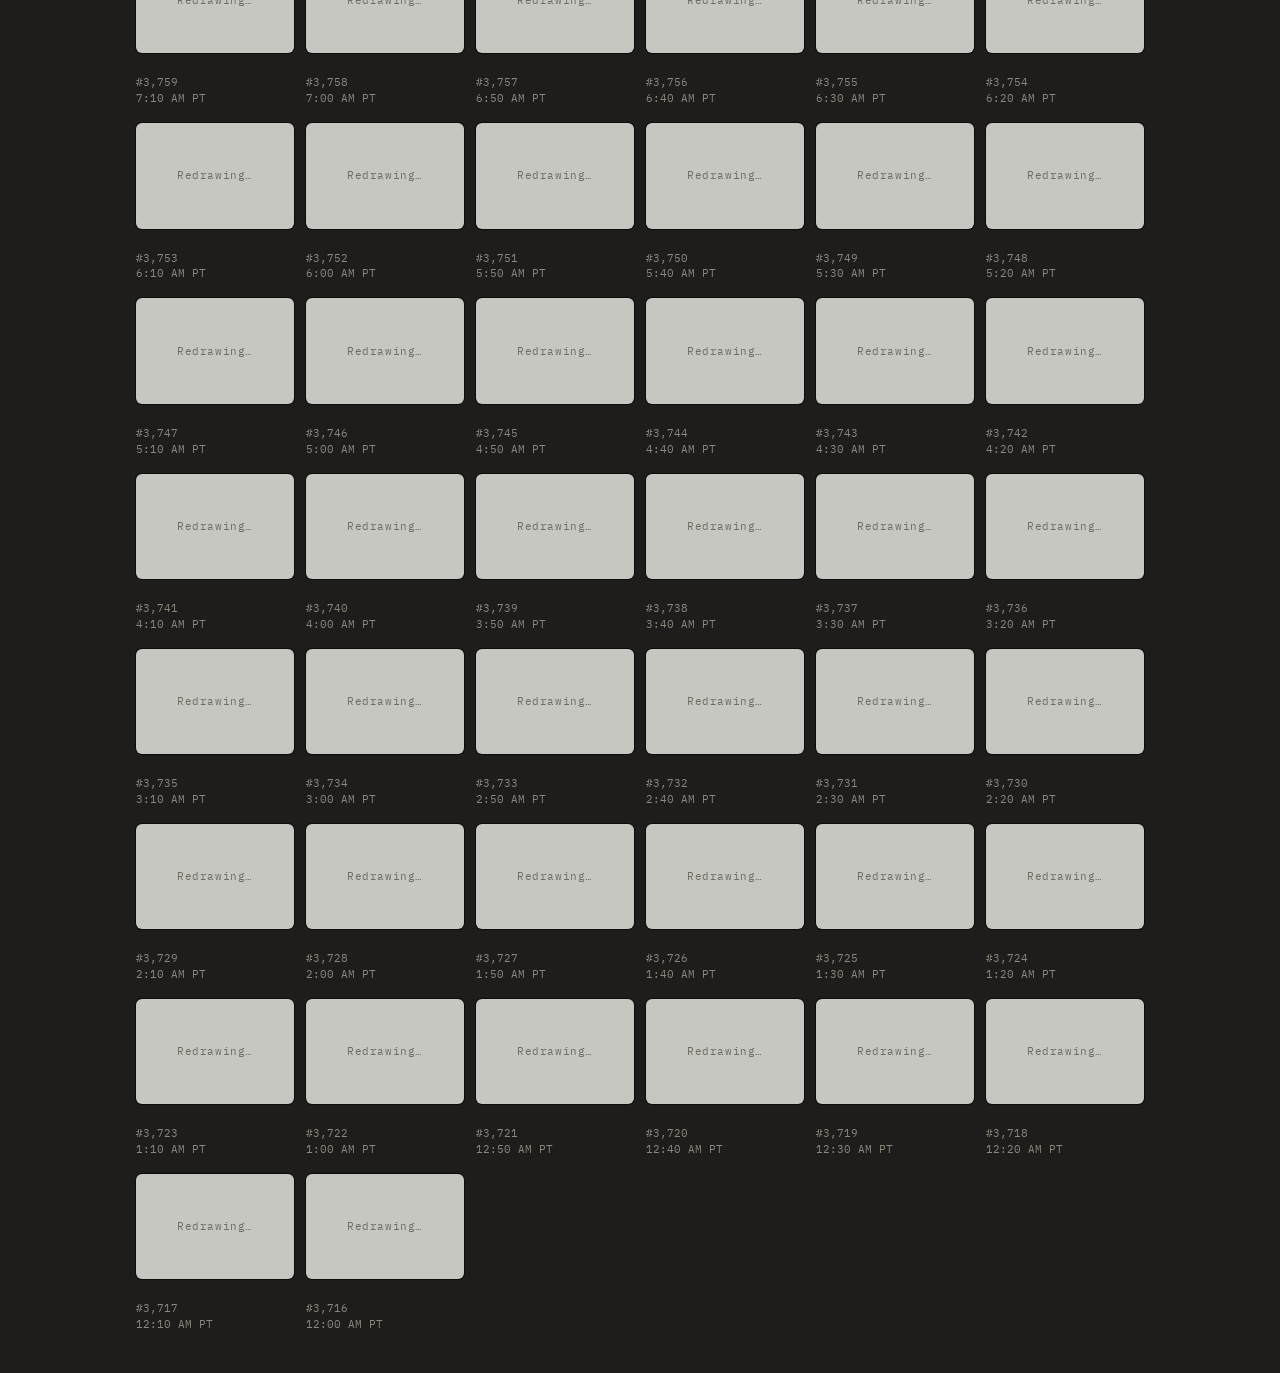
==== commit 9f30a09a: "10-minute schedule from Nov 12: 142 sketches + 1 Daily Super Sketch a day Era 2 (from sketch 468, No" ====
--- a/archive.html
+++ b/archive.html
@@ -66,7 +66,7 @@
   return out;}
 
 function renderMonths(){var box=$('months');box.innerHTML='';
-  if(!DAYS.length){box.innerHTML='<div class="empty">The first sketch appears here five minutes after it starts on the live screen.</div>';return;}
+  if(!DAYS.length){box.innerHTML='<div class="empty">The first sketch appears here once it finishes on the live screen.</div>';return;}
   var byMonth={},order=[];DAYS.forEach(function(d){var m=d.key.slice(0,7);if(!byMonth[m]){byMonth[m]={};order.push(m);}byMonth[m][+d.key.slice(8)]=d;});
   order.reverse().forEach(function(m){var y=+m.slice(0,4),mo=+m.slice(5,7),first=new Date(Date.UTC(y,mo-1,1)).getUTCDay(),n=new Date(Date.UTC(y,mo,0)).getUTCDate();
     var sec=document.createElement('div');sec.className='month';
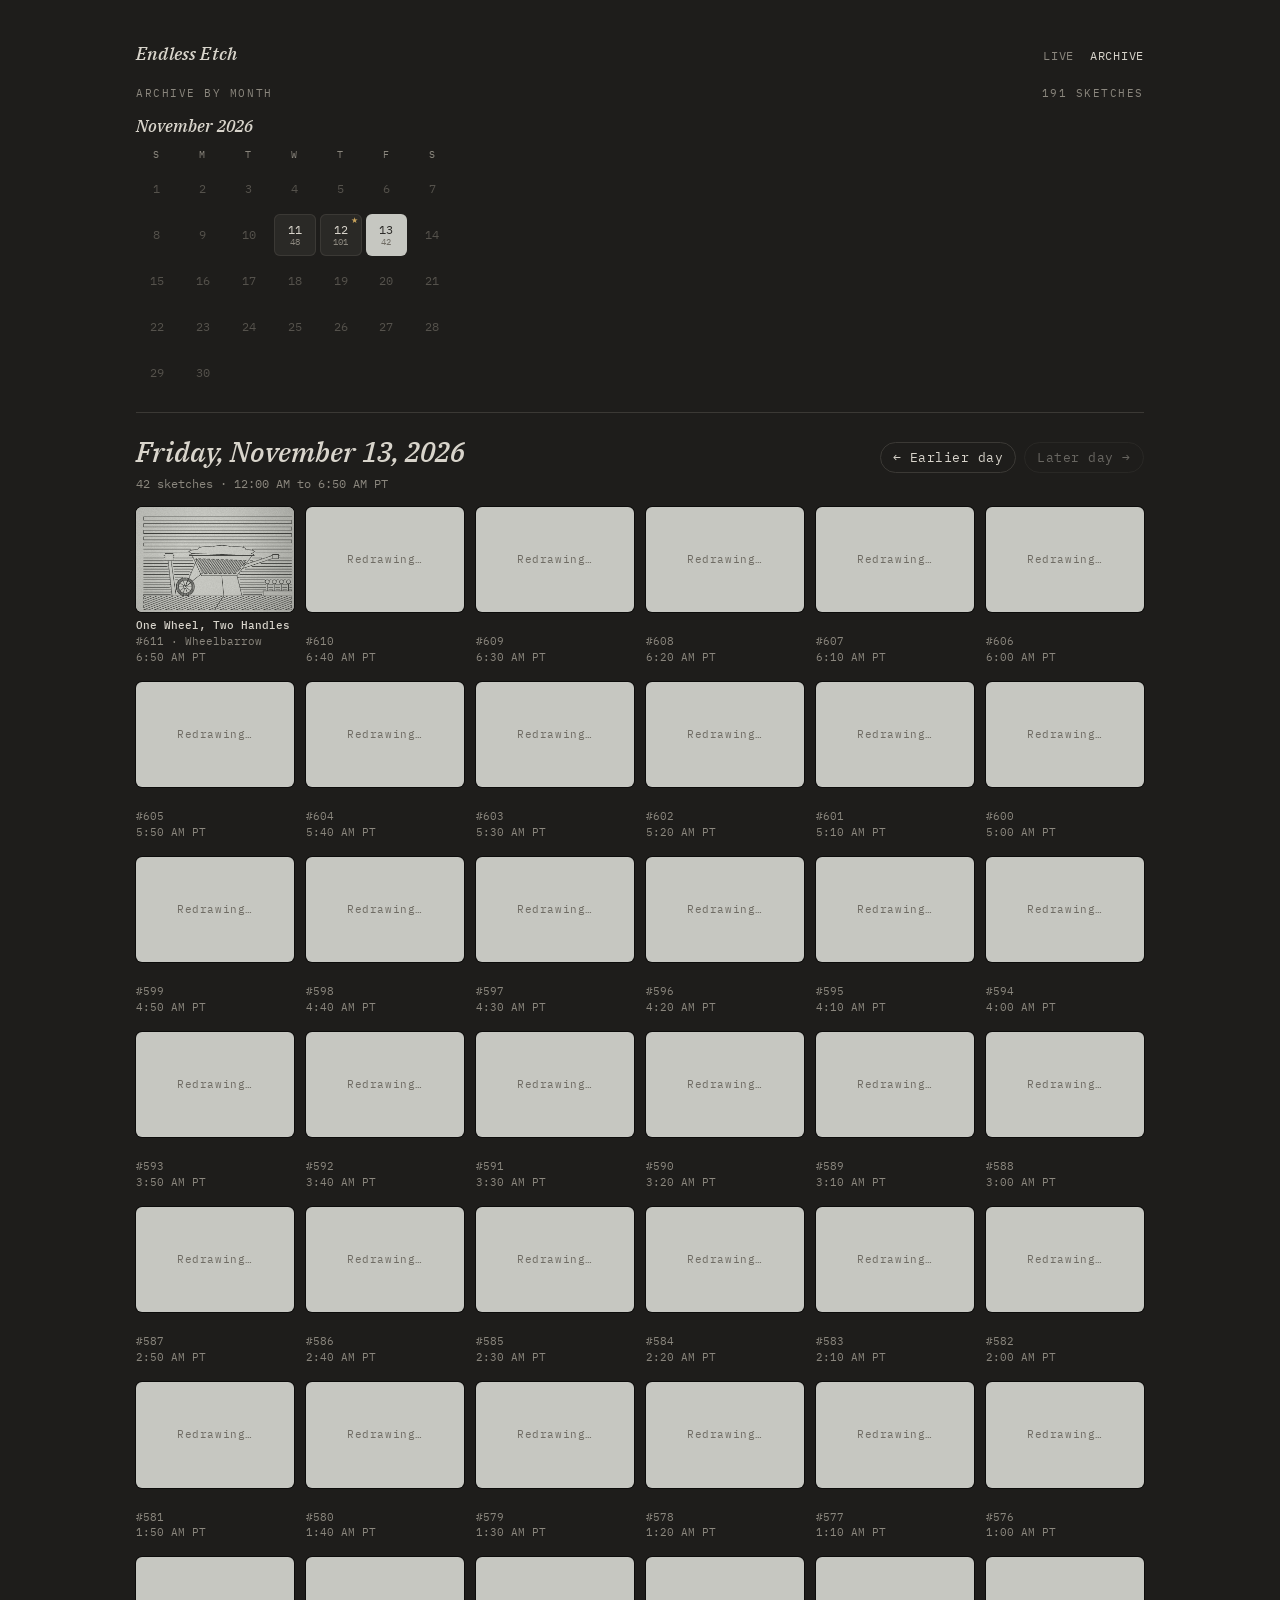
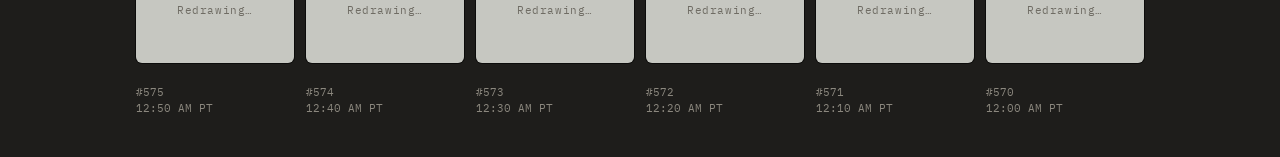
==== commit b5a8d73e: "From Nov 13 7:00 AM PST: 10-minute sketches, 48 subjects repeating, no Super Sketch Nov 12 (era 2, i" ====
--- a/archive.html
+++ b/archive.html
@@ -59,8 +59,9 @@
 function longDay(key){var p=key.split('-');return new Date(Date.UTC(+p[0],+p[1]-1,+p[2])).toLocaleDateString('en-US',{timeZone:'UTC',weekday:'long',month:'long',day:'numeric',year:'numeric'});}
 
 // Group the archive's sketch numbers [a0, last] into Pacific-time days: [{key:'YYYY-MM-DD', ks:[k...]}], oldest first.
-// Ranges listed in batches.json "skip" (repeats from the 5-minute era) are left out.
-function hidden(k){var sk=MANIFEST.skip||[];for(var i=0;i<sk.length;i++)if(k>=sk[i][0]&&k<=sk[i][1])return true;return false;}
+// Ranges listed in batches.json "skip" (repeats from the 5-minute era) are left out, and from Nov 13 2026 on
+// each batch's repeat plays are too, so every subject appears once.
+function hidden(k){var sk=MANIFEST.skip||[];for(var i=0;i<sk.length;i++)if(k>=sk[i][0]&&k<=sk[i][1])return true;return etchIsRepeat(MANIFEST,k);}
 function buildDays(a0,last){var out=[],cur=null;
   for(var k=a0;k<=last;k++){if(hidden(k))continue;var d=dayOf(k);if(!cur||cur.key!==d){cur={key:d,ks:[]};out.push(cur);}cur.ks.push(k);}
   return out;}
--- a/site.css
+++ b/site.css
@@ -49,6 +49,8 @@
 .status{display:flex;flex-wrap:wrap;align-items:center;justify-content:space-between;gap:10px 16px;font-variant-numeric:tabular-nums;color:var(--muted)}
 .status strong{color:var(--text);font-weight:500}
 .status .left{display:flex;gap:14px;flex-wrap:wrap;min-width:0}
+.status .cd{white-space:nowrap}
+.status .cd b{color:var(--text);font-weight:500}
 
 button{font:inherit;color:var(--text);background:transparent;border:1px solid var(--hair);border-radius:999px;padding:5px 12px;cursor:pointer;letter-spacing:.04em}
 button:hover{border-color:var(--muted)}
